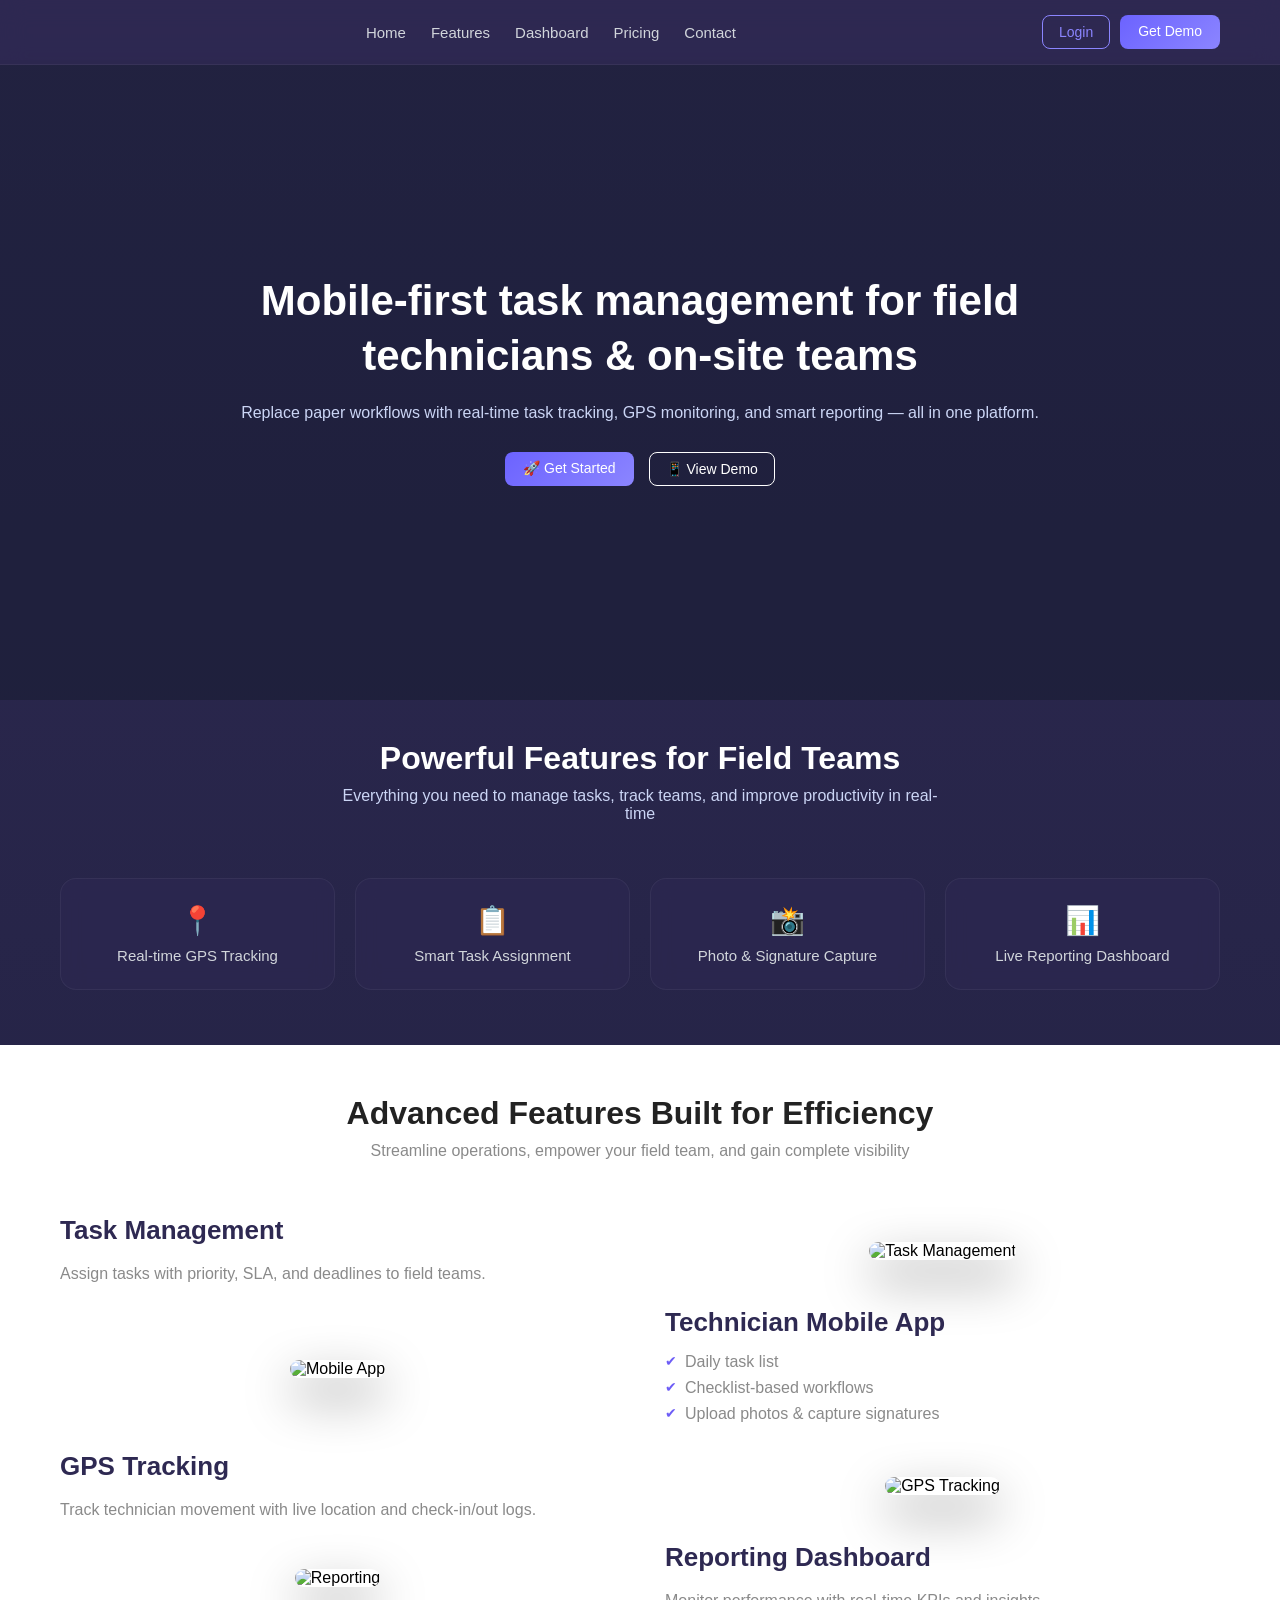
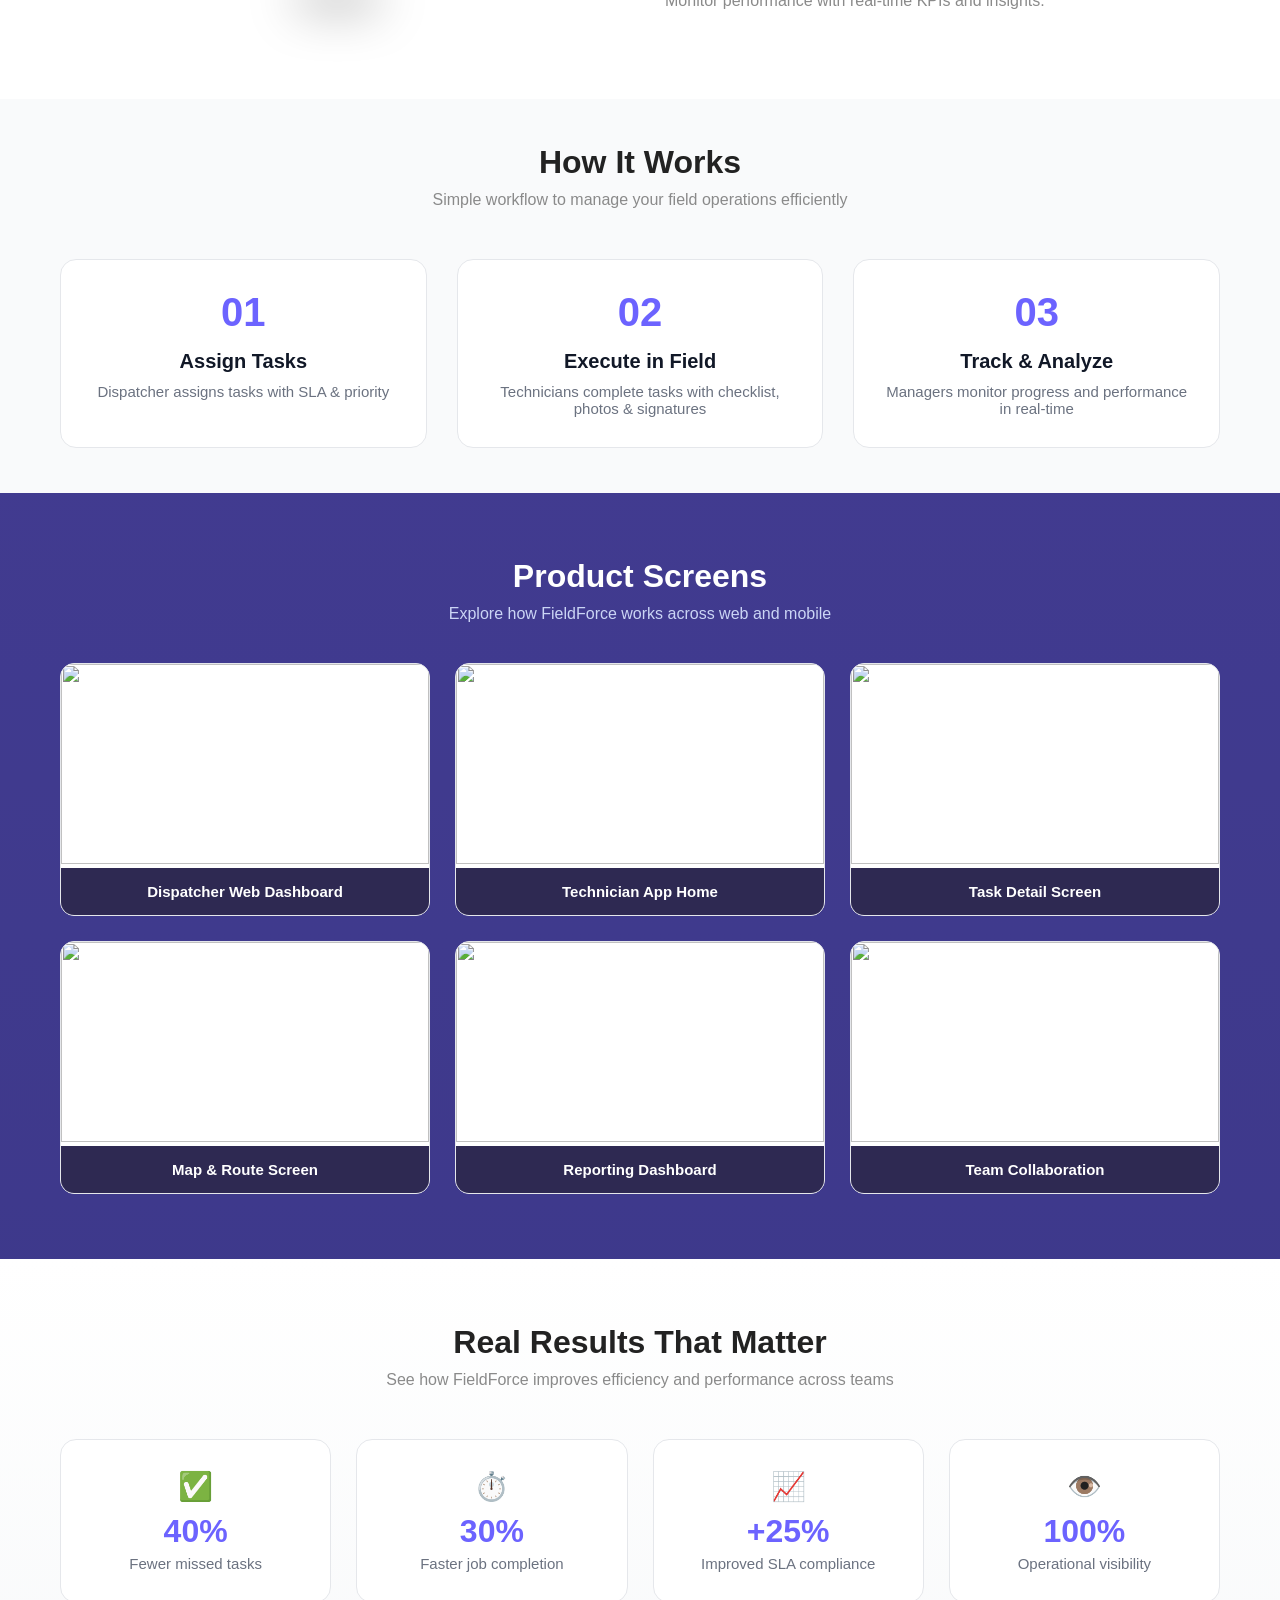
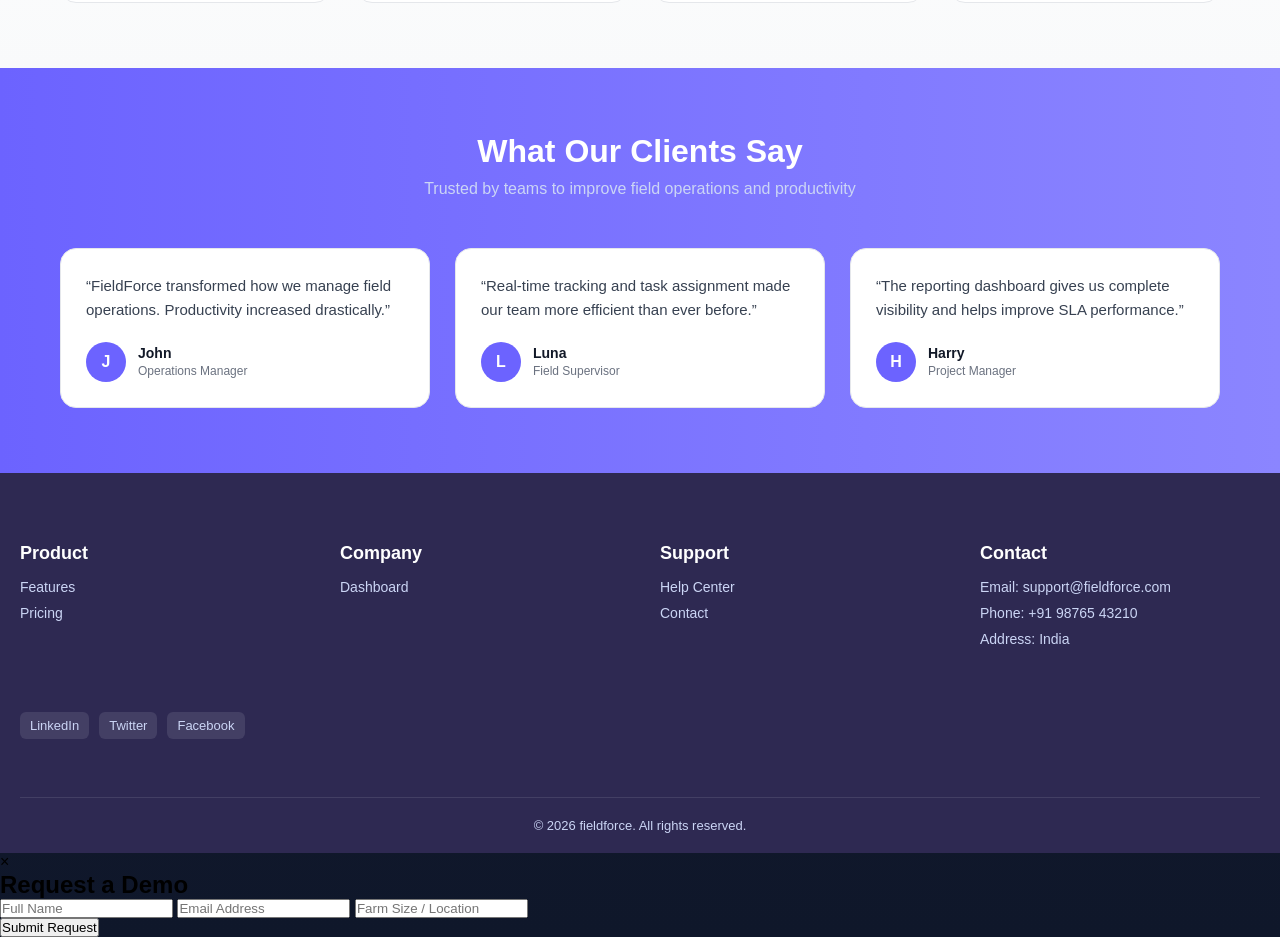
==== index.html @ ed73dc8f "add video in banner" ====
<!DOCTYPE html>
<html lang="en">

<head>
  <meta charset="UTF-8">
  <meta name="viewport" content="width=device-width, initial-scale=1.0">
  <title>FieldForce</title>
  <link rel="stylesheet" href="assets/css/style.css">
  <link rel="stylesheet" href="assets/css/auth.css">
  <link rel="stylesheet" href="https://cdnjs.cloudflare.com/ajax/libs/font-awesome/6.5.0/css/all.min.css">
</head>

<body>

  <!-- Navbar -->
  <header class="navbar">
    <div class="container">

      <!-- Logo -->
      <div class="logo"><a href="/"><img src="assets/images/logo.png" alt=""></a></div>

      <!-- Menu -->
      <nav class="nav-links" id="navLinks">
        <a href="/">Home</a>
        <a href="#features">Features</a>
        <a href="/#dashboard">Dashboard</a>
        <a href="pricing.html">Pricing</a>
        <a href="contact.html">Contact</a>

        <div class="mobile-cta">
          <button class="btn-outline">Login</button>
          <a href="javascript:void(0)" class="btn-primary" onclick="openModal()">Get Demo</a>
        </div>
      </nav>

      <!-- CTA Buttons -->
      <div class="cta-buttons">
        <a href="login.html" class="btn-outline">Login</a>
        <a href="javascript:void(0)" class="btn-primary" onclick="openModal()">Get Demo</a>
      </div>

      <!-- Hamburger -->
      <div class="menu-toggle" id="menuToggle">
        ☰
      </div>

    </div>
  </header>
  <!-- Hero -->
  <section class="hero">
    <div class="container hero-container">
      <video autoplay muted loop class="hero-video">
        <source src="assets/images/banner-video.mp4" type="video/mp4">
        Your browser does not support HTML5 video.
      </video>
      <!-- Left Content -->
      <div class="hero-content">
        <h1>
          Mobile-first task management for field technicians & on-site teams
        </h1>

        <p>
          Replace paper workflows with real-time task tracking, GPS monitoring,
          and smart reporting — all in one platform.
        </p>

        <div class="hero-buttons">
          <a href="login.html" class="btn-primary">🚀 Get Started</a>
          <a href="#" class="btn-outline" onclick="openModal()">📱 View Demo</a>
        </div>
      </div>

      <!-- Right Image -->
      <div class="hero-image">
        <img src="assets/images/home-banner.png" alt="App Preview">
      </div>

    </div>
  </section>


  <!-- features -->
  <section class="highlights">
    <div class="section-header">
      <h2>Powerful Features for Field Teams</h2>
      <p>Everything you need to manage tasks, track teams, and improve productivity in real-time</p>
    </div>
    <div class="container highlights-container">

      <div class="highlight-card">
        <div class="icon">📍</div>
        <h3>Real-time GPS Tracking</h3>
      </div>

      <div class="highlight-card">
        <div class="icon">📋</div>
        <h3>Smart Task Assignment</h3>
      </div>

      <div class="highlight-card">
        <div class="icon">📸</div>
        <h3>Photo & Signature Capture</h3>
      </div>

      <div class="highlight-card">
        <div class="icon">📊</div>
        <h3>Live Reporting Dashboard</h3>
      </div>

    </div>
  </section>

  <!-- Features -->
  <section class="features" id="features">
    <div class="section-header">
      <h2>Advanced Features Built for Efficiency</h2>
      <p>Streamline operations, empower your field team, and gain complete visibility</p>
    </div>
    <div class="container">

      <!-- Section Heading -->

      <div class="feature-card">
        <!-- Feature 1 -->
        <div class="feature-row">
          <div class="feature-text">
            <h3>Task Management</h3>
            <p>
              Assign tasks with priority, SLA, and deadlines to field teams.
            </p>
          </div>
          <div class="feature-image">
            <img src="assets/images/taskmange.png" alt="Task Management">
          </div>
        </div>

        <!-- Feature 2 -->
        <div class="feature-row reverse">
          <div class="feature-text">
            <h3>Technician Mobile App</h3>
            <ul>
              <li>Daily task list</li>
              <li>Checklist-based workflows</li>
              <li>Upload photos & capture signatures</li>
            </ul>
          </div>
          <div class="feature-image">
            <img src="assets/images/mobile-app.png" alt="Mobile App" style="width: 200px;">
          </div>
        </div>

        <!-- Feature 3 -->
        <div class="feature-row">
          <div class="feature-text">
            <h3>GPS Tracking</h3>
            <p>
              Track technician movement with live location and check-in/out logs.
            </p>
          </div>
          <div class="feature-image">
            <img src="assets/images/gps.png" alt="GPS Tracking">
          </div>
        </div>

        <!-- Feature 4 -->
        <div class="feature-row reverse">
          <div class="feature-text">
            <h3>Reporting Dashboard</h3>
            <p>
              Monitor performance with real-time KPIs and insights.
            </p>
          </div>
          <div class="feature-image">
            <img src="assets/images/report.png" alt="Reporting">
          </div>
        </div>

      </div>
    </div>

  </section>

  <!-- How it works -->
  <section class="how-it-works">

    <div class="container">

      <!-- Heading -->
      <div class="section-header dark">
        <h2>How It Works</h2>
        <p>Simple workflow to manage your field operations efficiently</p>
      </div>

      <!-- Steps -->
      <div class="steps">

        <!-- Step 1 -->
        <div class="step-card">
          <div class="step-number">01</div>
          <h3>Assign Tasks</h3>
          <p>Dispatcher assigns tasks with SLA & priority</p>
        </div>

        <!-- Step 2 -->
        <div class="step-card">
          <div class="step-number">02</div>
          <h3>Execute in Field</h3>
          <p>Technicians complete tasks with checklist, photos & signatures</p>
        </div>

        <!-- Step 3 -->
        <div class="step-card">
          <div class="step-number">03</div>
          <h3>Track & Analyze</h3>
          <p>Managers monitor progress and performance in real-time</p>
        </div>

      </div>

    </div>

  </section>

  <!-- Dashboard -->
  <section class="screens" id="dashboard">

    <div class="container dashboard-container">

      <!-- Heading -->
      <div class="section-header dark">
        <h2>Product Screens</h2>
        <p>Explore how FieldForce works across web and mobile</p>
      </div>

      <!-- Grid -->
      <div class="screens-grid">

        <div class="screen-card">
          <img src="assets/images/Web-Dashboard.png" alt="">
          <h4>Dispatcher Web Dashboard</h4>
        </div>

        <div class="screen-card">
          <img src="assets/images/mobile-app.png" alt="" style="object-fit: contain;">
          <h4>Technician App Home</h4>
        </div>

        <div class="screen-card">
          <img src="assets/images/Task.png" alt="">
          <h4>Task Detail Screen</h4>
        </div>

        <div class="screen-card">
          <img src="assets/images/map.png" alt="">
          <h4>Map & Route Screen</h4>
        </div>

        <div class="screen-card">
          <img src="assets/images/report.png" alt="">
          <h4>Reporting Dashboard</h4>
        </div>

        <div class="screen-card">
          <img src="assets/images/team.png" alt="">
          <h4>Team Collaboration</h4>
        </div>

      </div>

    </div>

  </section>


  <!-- Stats -->
  <section class="impact">

    <div class="container">

      <!-- Heading -->
      <div class="section-header dark">
        <h2>Real Results That Matter</h2>
        <p>See how FieldForce improves efficiency and performance across teams</p>
      </div>

      <!-- Stats -->
      <div class="impact-grid">

        <div class="impact-card">
          <div class="icon">✅</div>
          <h3>40%</h3>
          <p>Fewer missed tasks</p>
        </div>

        <div class="impact-card">
          <div class="icon">⏱️</div>
          <h3>30%</h3>
          <p>Faster job completion</p>
        </div>

        <div class="impact-card">
          <div class="icon">📈</div>
          <h3>+25%</h3>
          <p>Improved SLA compliance</p>
        </div>

        <div class="impact-card">
          <div class="icon">👁️</div>
          <h3>100%</h3>
          <p>Operational visibility</p>
        </div>

      </div>

    </div>

  </section>

  <!-- testimonials -->
  <section class="testimonials">

    <div class="container">

      <!-- Heading -->
      <div class="section-header dark">
        <h2>What Our Clients Say</h2>
        <p>Trusted by teams to improve field operations and productivity</p>
      </div>

      <!-- Testimonials Grid -->
      <div class="testimonials-grid">

        <!-- Testimonial 1 -->
        <div class="testimonial-card">
          <p>
            “FieldForce transformed how we manage field operations. Productivity increased drastically.”
          </p>
          <div class="testimonial-user">
            <div class="avatar">J</div>
            <div>
              <h4>John</h4>
              <span>Operations Manager</span>
            </div>
          </div>
        </div>

        <!-- Testimonial 2 -->
        <div class="testimonial-card">
          <p>
            “Real-time tracking and task assignment made our team more efficient than ever before.”
          </p>
          <div class="testimonial-user">
            <div class="avatar">L</div>
            <div>
              <h4>Luna</h4>
              <span>Field Supervisor</span>
            </div>
          </div>
        </div>

        <!-- Testimonial 3 -->
        <div class="testimonial-card">
          <p>
            “The reporting dashboard gives us complete visibility and helps improve SLA performance.”
          </p>
          <div class="testimonial-user">
            <div class="avatar">H</div>
            <div>
              <h4>Harry</h4>
              <span>Project Manager</span>
            </div>
          </div>
        </div>

      </div>

    </div>

  </section>


  <!-- Footer -->
  <footer class="footer">

    <div class="footer-container">

      <!-- Product -->
      <div class="footer-col">
        <h3>Product</h3>
        <ul>
          <li><a href="#features">Features</a></li>
          <li><a href="pricing.html">Pricing</a></li>
        </ul>
      </div>

      <!-- Company -->
      <div class="footer-col">
        <h3>Company</h3>
        <ul>
          <li><a href="#dashboard">Dashboard</a></li>
        </ul>
      </div>

      <!-- Column 3 -->
      <div class="footer-col">
        <h3>Support</h3>
        <ul>
          <li><a href="contact.html">Help Center</a></li>
          <li><a href="contact.html">Contact</a></li>
          <!-- <li><a href="#">Privacy Policy</a></li> -->
        </ul>
      </div>

      <!-- Column 4 -->
      <div class="footer-col">
        <h3>Contact</h3>
        <ul class="contact-info" style="background: none; display: inherit; padding: inherit;">
          <li>Email: support@fieldforce.com</li>
          <li>Phone: +91 98765 43210</li>
          <li>Address: India</li>
        </ul>

      </div>

      <!-- Social -->
      <div class="social-links">
        <a href="#">LinkedIn</a>
        <a href="#">Twitter</a>
        <a href="#">Facebook</a>
      </div>

    </div>

    <!-- Bottom -->
    <div class="footer-bottom">
      <p>© 2026 fieldforce. All rights reserved.</p>
    </div>

  </footer>

  <div class="modal" id="demoModal">

    <div class="modal-content" id="modalBox">

      <span class="close" onclick="closeModal()">&times;</span>

      <h2>Request a Demo</h2>

      <form id="demoForm">

        <input type="text" id="name" placeholder="Full Name" required>
        <input type="email" id="email" placeholder="Email Address" required>
        <input type="text" placeholder="Farm Size / Location">

        <p class="" id="formError"></p>

        <button type="submit">Submit Request</button>

      </form>

    </div>

  </div>
  <script>
    const modal = document.getElementById("demoModal");
    const form = document.getElementById("demoForm");
    const error = document.getElementById("formError");
    const box = document.getElementById("modalBox");

    function openModal() {
      document.getElementById("demoModal").style.display = "flex";
    }

    function closeModal() {
      document.getElementById("demoModal").style.display = "none";
    }

    /* close outside */
    window.onclick = function (e) {
      const modal = document.getElementById("demoModal");
      if (e.target === modal) {
        modal.style.display = "none";
      }
    }

    /* FORM VALIDATION */
    form.addEventListener("submit", function (e) {
      e.preventDefault();

      const name = document.getElementById("name").value;
      const email = document.getElementById("email").value;

      if (name === "" || email === "") {
        error.innerText = "Please fill all required fields";

        box.classList.add("shake");
        setTimeout(() => box.classList.remove("shake"), 300);
      } else {
        error.classList.add("success");
        error.innerText = "✅ Request submitted successfully!";

        form.reset();
      }
    });

    const toggle = document.getElementById("menuToggle");
    const nav = document.getElementById("navLinks");

    toggle.addEventListener("click", () => {
      nav.classList.toggle("active");
    });
  </script>
  <!-- <script src="script.js"></script> -->
</body>

</html>
---- assets/css/style.css ----
/* ================= RESET ================= */
* {
    margin: 0;
    padding: 0;
    box-sizing: border-box;
    font-family: 'Inter', sans-serif;
    text-decoration: none;
}

body {
    background: linear-gradient(180deg, #2E2952, #0f172a);
    padding-top: 60px;
    /* space for fixed navbar */
}

/* ================= NAVBAR ================= */
.navbar {
    width: 100%;
    position: fixed;
    top: 0;
    left: 0;
    background: rgba(46, 41, 82, 0.85);
    backdrop-filter: blur(12px);
    border-bottom: 1px solid rgba(255, 255, 255, 0.05);
    z-index: 1000;
    transition: 0.3s ease;
}

/* Scroll effect */
.navbar.scrolled {
    box-shadow: 0 4px 20px rgba(0, 0, 0, 0.4);
}

/* ================= CONTAINER ================= */
.container {
    max-width: 1200px;
    margin: auto;
    padding: 15px 20px;
    display: flex;
    align-items: center;
    justify-content: space-between;
}

/* ================= LOGO ================= */
.logo {
    color: #ffffff;
    font-size: 22px;
    font-weight: 700;
    letter-spacing: 0.5px;
}

/* ================= NAV LINKS ================= */
.nav-links {
    display: flex;
    align-items: center;
    gap: 25px;
}

.nav-links a {
    color: #d1d5db;
    text-decoration: none;
    font-size: 15px;
    position: relative;
    transition: 0.3s;
}

/* Hover underline animation */
.nav-links a::after {
    content: "";
    position: absolute;
    width: 0%;
    height: 2px;
    left: 0;
    bottom: -4px;
    background: #8b85ff;
    transition: 0.3s;
}

.nav-links a:hover {
    color: #ffffff;
}

.nav-links a:hover::after {
    width: 100%;
}

/* ================= BUTTONS ================= */
.cta-buttons {
    display: flex;
    gap: 10px;
}

.btn-outline {
    border: 1px solid #8b85ff !important;
    background: transparent !important;
    color: #8b85ff !important;
    padding: 8px 16px !important;
    border-radius: 8px;
    cursor: pointer;
    transition: 0.3s;
    font-size: 14px;
}

.btn-outline:hover {
    background: #8b85ff;
    color: #fff;
}

.btn-primary {
    background: linear-gradient(135deg, #6c63ff, #8b85ff) !important;
    border: none;
    color: #fff;
    padding: 8px 18px !important;
    border-radius: 8px;
    cursor: pointer;
    transition: 0.3s;
    font-size: 14px;
    white-space: nowrap;
}

.btn-primary:hover {
    opacity: 0.9;
}

/* ================= HAMBURGER ================= */
.menu-toggle {
    display: none;
    font-size: 26px;
    color: #fff;
    cursor: pointer;
}

/* ================= MOBILE MENU ================= */
.mobile-cta {
    display: none;
    flex-direction: column;
    gap: 10px;
    margin-top: 20px;
}

/* ================= RESPONSIVE ================= */
@media (max-width: 900px) {

    .nav-links {
        position: absolute;
        top: 70px;
        right: -100%;
        width: 260px;
        height: 100vh;
        background: #1e1b3a;
        flex-direction: column;
        align-items: flex-start;
        padding: 25px;
        transition: 0.3s ease;
    }

    .nav-links.active {
        right: 0;
    }

    .nav-links a {
        width: 100%;
        padding: 10px 0;
    }

    .cta-buttons {
        display: none;
    }

    .mobile-cta {
        display: flex;
    }

    .menu-toggle {
        display: block;
    }
}

/* ================= SMALL DEVICES ================= */
@media (max-width: 500px) {

    .logo {
        font-size: 18px;
    }

    .btn-primary,
    .btn-outline {
        padding: 7px 12px;
        font-size: 13px;
    }
}

/* ================= HERO SECTION ================= */
.hero {
    /* padding: 50px 20px; */
    position: relative;
}

.hero::before {
    position: absolute;
    content: "";
    background: #111827;
    opacity: .4;
    width: 100%;
    height: 100%;
}

.hero-container {
    /* display: flex;
    align-items: center;
    justify-content: space-between; */
    /* gap: 40px; */
    max-width: 100%;
    padding: 0;
}

video {
    width: 100%;
}

/* Left Content */
.hero-content {
    /* flex: 1;
    color: #ffffff; */
    position: absolute;
    /* width: 70%; */
    display: block;
    margin: 0 15rem;
    color: #ffffff;
    text-align: center;
}

.hero-content h1 {
    font-size: 42px;
    line-height: 1.3;
    margin-bottom: 20px;
}

.hero-content p {
    font-size: 16px;
    color: #cbd5f5;
    margin-bottom: 30px;
    /* max-width: 500px; */
}

/* Buttons */
.hero-buttons {
    display: flex;
    gap: 15px;
    justify-content: center;
}

/* Right Image */
.hero-image {
    flex: 1;
    text-align: right;
    display: none;
}

.hero-image img {
    width: 100%;
    max-width: 500px;
    border-radius: 20px;
    box-shadow: 0 20px 60px rgba(0, 0, 0, 0.4);
}
.hero-buttons .btn-outline{
    color: #ffffff !important;
    border: 1px solid #ffffff !important;
}
/* ================= RESPONSIVE ================= */
@media (max-width: 900px) {

    .hero-container {
        flex-direction: column;
        text-align: center;
    }

    .hero-content h1 {
        font-size: 30px;
    }

    .hero-content p {
        margin: auto;
        margin-bottom: 25px;
    }

    .hero-buttons {
        justify-content: center;
    }

    .hero-image {
        text-align: center;
    }

    .hero-image img {
        max-width: 100%;
    }
}

/* ================= SECTION HEADER ================= */
.section-header {
    text-align: center;
    margin-bottom: 40px;
    padding: 0 20px;
}

.section-header h2 {
    font-size: 32px;
    color: #ffffff;
    margin-bottom: 10px;
}

.section-header p {
    font-size: 16px;
    color: #cbd5f5;
    max-width: 600px;
    margin: auto;
}

/* ================= HIGHLIGHTS ================= */
.highlights {
    padding: 40px 20px;
}

.highlights-container {
    display: grid;
    grid-template-columns: repeat(4, 1fr);
    gap: 20px;
}

/* Card */
.highlight-card {
    background: rgba(46, 41, 82, 0.6);
    border: 1px solid rgba(255, 255, 255, 0.05);
    backdrop-filter: blur(10px);
    border-radius: 16px;
    padding: 25px 20px;
    text-align: center;
    color: #fff;
    transition: 0.3s ease;
    cursor: pointer;
}

/* Icon */
.highlight-card .icon {
    font-size: 28px;
    margin-bottom: 10px;
}

/* Title */
.highlight-card h3 {
    font-size: 15px;
    font-weight: 500;
    color: #d1d5db;
}

/* Hover Effect */
.highlight-card:hover {
    transform: translateY(-5px);
    border-color: #8b85ff;
    box-shadow: 0 10px 30px rgba(0, 0, 0, 0.3);
}

.highlight-card:hover h3 {
    color: #ffffff;
}

/* ================= RESPONSIVE ================= */
@media (max-width: 900px) {
    .highlights-container {
        grid-template-columns: repeat(2, 1fr);
    }
}

@media (max-width: 500px) {
    .highlights-container {
        grid-template-columns: 1fr;
    }
}

/* ================= FEATURES ================= */
.features {
    padding: 50px 20px;
    background: #ffffff;
}

.features .section-header h2 {
    color: #222222;
}

.features .section-header p {
    color: #8a8a8a;
}

.feature-card {
    width: 100%;
}

/* Row Layout */
.feature-row {
    display: flex;
    align-items: center;
    justify-content: space-between;
    gap: 50px;
    margin-bottom: 20px;

}

/* Reverse Layout */
.feature-row.reverse {
    flex-direction: row-reverse;
}

/* Text */
.feature-text {
    flex: 1;
    color: #fff;
}

.feature-text h3 {
    font-size: 26px;
    margin-bottom: 15px;
    color: #2E2952;
}

.feature-text p {
    color: #8a8a8a;
    font-size: 16px;
    line-height: 1.6;
}

/* List */
.feature-text ul {
    list-style: none;
    margin-top: 10px;
}

.feature-text ul li {
    margin-bottom: 8px;
    color: #8a8a8a;
    position: relative;
    padding-left: 20px;
}

.feature-text ul li::before {
    content: "✔";
    position: absolute;
    left: 0;
    color: #6D5DF6;
    font-size: 14px;
}

/* Image */
.feature-image {
    flex: 1;
    text-align: center;
}

.feature-image img {
    width: 100%;
    max-width: 420px;
    border-radius: 20px;
    box-shadow: 0 20px 50px rgba(0, 0, 0, 0.4);
    transition: 0.3s;
}

.feature-image img:hover {
    transform: scale(1.03);
}

/* ================= RESPONSIVE ================= */
@media (max-width: 900px) {

    .feature-row,
    .feature-row.reverse {
        flex-direction: column;
        text-align: center;
    }

    .feature-text h3 {
        font-size: 22px;
    }

    .feature-image img {
        max-width: 100%;
    }
}

/* ================= HOW IT WORKS ================= */
.how-it-works {
    background: #f9fafb;
    padding: 30px 20px;
}

.how-it-works .container {
    display: block;
}

.how-it-works .section-header h2 {
    color: #222222;
}

.how-it-works .section-header p {
    color: #8a8a8a;
}

/* Steps Layout */
.steps {
    display: flex;
    justify-content: space-between;
    gap: 30px;
    margin-top: 50px;
}

/* Card */
.step-card {
    flex: 1;
    background: #ffffff;
    border-radius: 16px;
    padding: 30px 25px;
    text-align: center;
    border: 1px solid #e5e7eb;
    transition: 0.3s;
    position: relative;
}

/* Number */
.step-number {
    font-size: 40px;
    font-weight: 700;
    color: #6c63ff;
    margin-bottom: 15px;
}

/* Title */
.step-card h3 {
    font-size: 20px;
    color: #111827;
    margin-bottom: 10px;
}

/* Text */
.step-card p {
    color: #6b7280;
    font-size: 15px;
}

/* Hover */
.step-card:hover {
    transform: translateY(-6px);
    box-shadow: 0 15px 40px rgba(0, 0, 0, 0.08);
}

/* ================= RESPONSIVE ================= */
@media (max-width: 900px) {
    .steps {
        flex-direction: column;
    }
}

/* dashboard */
/* ================= SCREENS ================= */
.screens {
    background: #6c5df671;
    padding: 50px 20px;
}

.screens .dashboard-container {
    display: block;
}

/* Grid */
.screens-grid {
    display: grid;
    grid-template-columns: repeat(3, 1fr);
    gap: 25px;
}

/* Card */
.screen-card {
    background: #fff;
    border-radius: 14px;
    border: 1px solid #e5e7eb;
    overflow: hidden;
    transition: 0.3s;
    cursor: pointer;
}

/* Image */
.screen-card img {
    width: 100%;
    height: 200px;
    object-fit: contain;
}

/* Title */
.screen-card h4 {
    padding: 15px;
    font-size: 15px;
    color: #ffffff;
    text-align: center;
    background: #2E2952;
}

/* Hover */
.screen-card:hover {
    transform: translateY(-6px);
    box-shadow: 0 15px 40px rgba(0, 0, 0, 0.1);
}

/* ================= RESPONSIVE ================= */
@media (max-width: 900px) {
    .screens-grid {
        grid-template-columns: repeat(2, 1fr);
    }
}

@media (max-width: 500px) {
    .screens-grid {
        grid-template-columns: 1fr;
    }
}

/* ================= IMPACT ================= */
.impact {
    background: linear-gradient(180deg, #ffffff, #f9fafb);
    padding: 50px 20px;
}

.impact .container {
    display: block;
}

.impact .section-header h2 {
    color: #222222;
}

.impact .section-header p {
    color: #8a8a8a;
}

/* Grid */
.impact-grid {
    display: grid;
    grid-template-columns: repeat(4, 1fr);
    gap: 25px;
    margin-top: 50px;
}

/* Card */
.impact-card {
    background: #ffffff;
    border-radius: 16px;
    padding: 30px 20px;
    text-align: center;
    border: 1px solid #e5e7eb;
    transition: 0.3s;
}

/* Icon */
.impact-card .icon {
    font-size: 28px;
    margin-bottom: 10px;
}

/* Number */
.impact-card h3 {
    font-size: 32px;
    color: #6c63ff;
    margin-bottom: 5px;
}

/* Text */
.impact-card p {
    color: #6b7280;
    font-size: 15px;
}

/* Hover */
.impact-card:hover {
    transform: translateY(-6px);
    box-shadow: 0 15px 40px rgba(0, 0, 0, 0.08);
}

/* ================= RESPONSIVE ================= */
@media (max-width: 900px) {
    .impact-grid {
        grid-template-columns: repeat(2, 1fr);
    }
}

@media (max-width: 500px) {
    .impact-grid {
        grid-template-columns: 1fr;
    }
}

/* testimonials */
/* ================= TESTIMONIAL GRID ================= */
.testimonials {
    background: linear-gradient(to right, #6c63ff, #8b85ff);
    padding: 50px 20px;
}

.testimonials .container {
    display: block;
}

.section-header h2 {
    color: #ffffff;
}

/* Grid */
.testimonials-grid {
    display: grid;
    grid-template-columns: repeat(3, 1fr);
    gap: 25px;
    margin-top: 50px;
}

/* Card */
.testimonial-card {
    background: #ffffff;
    border-radius: 16px;
    padding: 25px;
    border: 1px solid #e5e7eb;
    transition: 0.3s;
}

/* Text */
.testimonial-card p {
    font-size: 15px;
    color: #374151;
    margin-bottom: 20px;
    line-height: 1.6;
}

/* User */
.testimonial-user {
    display: flex;
    align-items: center;
    gap: 12px;
}

/* Avatar */
.avatar {
    width: 40px;
    height: 40px;
    border-radius: 50%;
    background: #6c63ff;
    color: #fff;
    display: flex;
    align-items: center;
    justify-content: center;
    font-weight: bold;
}

/* Name */
.testimonial-user h4 {
    font-size: 14px;
    color: #111827;
    margin: 0;
}

/* Role */
.testimonial-user span {
    font-size: 12px;
    color: #6b7280;
}

/* Hover */
.testimonial-card:hover {
    transform: translateY(-6px);
    box-shadow: 0 15px 40px rgba(0, 0, 0, 0.08);
}

/* ================= RESPONSIVE ================= */
@media (max-width: 900px) {
    .testimonials-grid {
        grid-template-columns: repeat(2, 1fr);
    }
}

@media (max-width: 500px) {
    .testimonials-grid {
        grid-template-columns: 1fr;
    }
}


/* ================= FOOTER ================= */
.footer {
    background: #2E2952;
    color: #ffffff;
    padding: 40px 20px 20px;
}

/* Container */
.footer-container {
    display: grid;
    grid-template-columns: repeat(4, 1fr);
    gap: 40px;
}

/* Column */
.footer-col h3 {
    font-size: 18px;
    margin-bottom: 15px;
}

.footer-col ul {
    list-style: none;
}

.footer-col ul li {
    margin-bottom: 10px;
    font-size: 14px;
}

/* Links */
.footer-col ul li a {
    color: #cbd5f5;
    text-decoration: none;
    transition: 0.3s;
}

.footer-col ul li a:hover {
    color: #ffffff;
}

/* Contact */
.contact-info li {
    color: #cbd5f5;
}

/* Social Links */
.social-links {
    margin-top: 15px;
    display: flex;
    gap: 10px;
}

.social-links a {
    font-size: 13px;
    padding: 6px 10px;
    border-radius: 6px;
    background: rgba(255, 255, 255, 0.1);
    color: #fff;
    text-decoration: none;
    transition: 0.3s;
}

.social-links a:hover {
    background: #6c63ff;
}

/* Bottom */
.footer-bottom {
    text-align: center;
    margin-top: 50px;
    padding-top: 20px;
    border-top: 1px solid rgba(255, 255, 255, 0.1);
}

.footer-bottom p {
    font-size: 13px;
    color: #cbd5f5;
}

/* ================= RESPONSIVE ================= */
@media (max-width: 900px) {
    .footer-container {
        grid-template-columns: repeat(2, 1fr);
    }
}

@media (max-width: 500px) {
    .footer-container {
        grid-template-columns: 1fr;
        /* text-align: center; */
    }

    .social-links {
        justify-content: center;
    }
}


/* pricing page */
/* ================= PRICING PAGE ================= */
.pricing-section {
    padding: 100px 20px;
    background: linear-gradient(180deg, #f9fafb, #ffffff);
    text-align: center;
}

/* Heading */
.pricing-section h1 {
    font-size: 36px;
    color: #111827;
    margin-bottom: 10px;
}

.pricing-section p {
    color: #6b7280;
    font-size: 16px;
}

/* ================= TOGGLE ================= */
.pricing-toggle {
    display: flex;
    justify-content: center;
    align-items: center;
    gap: 15px;
    margin: 30px 0;
    font-size: 14px;
    color: #374151;
}

.pricing-toggle .slider {
    left: 0;
}

/* Switch */
.switch {
    position: relative;
    width: 50px;
    height: 25px;
}

.switch input {
    display: none;
}

.slider {
    position: absolute;
    cursor: pointer;
    background: #e5e7eb;
    border-radius: 25px;
    width: 100%;
    height: 100%;
    transition: 0.3s;
}

.slider::before {
    content: "";
    position: absolute;
    width: 20px;
    height: 20px;
    left: 3px;
    top: 2.5px;
    background: #2E2952;
    border-radius: 50%;
    transition: 0.3s;
}

input:checked+.slider {
    background: #ddd6fe;
}

input:checked+.slider::before {
    transform: translateX(24px);
}

/* ================= GRID ================= */
.pricing-grid {
    display: grid;
    grid-template-columns: repeat(3, 1fr);
    gap: 25px;
    margin-top: 40px;
}

/* ================= CARD ================= */
.pricing-card {
    background: #ffffff;
    padding: 35px 25px;
    border-radius: 16px;
    border: 1px solid #e5e7eb;
    transition: 0.3s;
    position: relative;
}

/* Hover */
.pricing-card:hover {
    transform: translateY(-8px);
    box-shadow: 0 20px 50px rgba(0, 0, 0, 0.08);
}

/* Title */
.pricing-card h3 {
    font-size: 20px;
    color: #111827;
}

/* Price */
.pricing-card .price {
    font-size: 38px;
    font-weight: 700;
    color: #2E2952;
    margin: 15px 0;
}

/* Description */
.pricing-card p {
    color: #6b7280;
    margin-bottom: 20px;
}

/* Features List */
.pricing-card ul {
    list-style: none;
    margin-bottom: 25px;
    text-align: left;
}

.pricing-card ul li {
    margin-bottom: 10px;
    color: #374151;
    font-size: 14px;
}

/* ================= POPULAR ================= */
.pricing-card.popular {
    border: 2px solid #2E2952;
    transform: scale(1.05);
}

.badge {
    position: absolute;
    top: -12px;
    right: 20px;
    background: #2E2952;
    color: #fff;
    font-size: 12px;
    padding: 6px 12px;
    border-radius: 6px;
}

/* ================= BUTTONS ================= */
.pricing-card button {
    width: 100%;
    padding: 10px;
    border-radius: 8px;
    cursor: pointer;
    font-size: 14px;
}

.btn-primary {
    background: #2E2952;
    color: #fff;
    border: none;
}

.btn-outline {
    border: 1px solid #2E2952;
    background: transparent;
    color: #2E2952;
}

.btn-outline:hover {
    background: #2E2952;
    color: #fff;
}

/* ================= NOTE ================= */
.pricing-note {
    margin-top: 20px;
    font-size: 14px;
    color: #6b7280;
}

/* ================= RESPONSIVE ================= */

/* Tablet */
@media (max-width: 900px) {
    .pricing-grid {
        grid-template-columns: repeat(2, 1fr);
    }

    .pricing-card.popular {
        transform: scale(1);
    }
}

/* Mobile */
@media (max-width: 500px) {
    .pricing-grid {
        grid-template-columns: 1fr;
    }

    .pricing-section {
        padding: 70px 15px;
    }

    .pricing-section h1 {
        font-size: 26px;
    }
}

/* contact */
/* ================= BANNER ================= */
.banner {
    background: url(../images/banner.png) no-repeat center center/cover;
    color: #fff;
    text-align: center;
    padding: 40px 20px;
}

.banner h1 {
    font-size: 36px;
    margin-bottom: 10px;
}

.banner p {
    font-size: 16px;
    opacity: 0.9;
}

/* ================= CONTACT SECTION ================= */
.contact-container {
    display: flex;
    gap: 40px;
    padding: 40px 20px;
    max-width: 1200px;
    margin: auto;
    align-items: center;
}

/* Image */
.contact-image img {
    width: 100%;
    border-radius: 16px;
    box-shadow: 0 20px 50px rgba(0, 0, 0, 0.1);
}

.contact-image {
    width: 50%;
}

/* Form */
.contact-form {
    flex: 1;
    background: #fff;
    padding: 30px;
    border-radius: 16px;
    border: 1px solid #e5e7eb;
}

.contact-form h2 {
    margin-bottom: 20px;
}

/* Inputs */
.contact-form input,
.contact-form textarea {
    width: 100%;
    padding: 12px;
    margin-bottom: 15px;
    border: 1px solid #e5e7eb;
    border-radius: 8px;
    font-size: 14px;
}

.contact-form textarea {
    height: 120px;
    resize: none;
}

/* Button */
.contact-form button {
    width: 100%;
    padding: 12px;
    background: #2E2952;
    color: #fff;
    border: none;
    border-radius: 8px;
    cursor: pointer;
}

.contact-form button:hover {
    opacity: 0.9;
}

/* Message */
.form-msg {
    font-size: 13px;
    margin-bottom: 10px;
}

.form-msg.error {
    color: red;
}

.form-msg.success {
    color: green;
}

/* ================= CONTACT INFO ================= */
.contact-info {
    display: grid;
    grid-template-columns: repeat(3, 1fr);
    gap: 25px;
    background: #f9fafb;
    padding: 60px 20px;
    /* max-width: 1100px; */
    margin: auto;
}

.info-card {
    text-align: center;
    background: #fff;
    padding: 25px;
    border-radius: 14px;
    border: 1px solid #e5e7eb;
    transition: 0.3s;
}

.info-card img {
    width: 24px;
    margin-bottom: 10px;
}

.info-card:hover {
    transform: translateY(-5px);
    box-shadow: 0 15px 40px rgba(0, 0, 0, 0.08);
}

/* ================= MAP ================= */
.map iframe {
    width: 100%;
    height: 350px;
    border: none;
}

/* ================= FOOTER FIX ================= */
.footer {
    background: #2E2952;
    color: #fff;
    padding: 70px 20px 20px;
}

.footer a {
    color: #cbd5f5;
    display: block;
    margin-bottom: 8px;
    text-decoration: none;
}

.footer a:hover {
    color: #fff;
}

/* ================= RESPONSIVE ================= */
@media (max-width: 900px) {

    .contact-container {
        flex-direction: column;
    }

    .contact-info {
        grid-template-columns: repeat(2, 1fr);
    }
}

@media (max-width: 500px) {

    .banner h1 {
        font-size: 26px;
    }

    .contact-info {
        grid-template-columns: 1fr;
    }
}

.error {
    color: #ff4d4d;
    font-size: 14px !important;
    min-height: 20px;
}

.success {
    color: #22c55e;
    font-weight: bold;
}
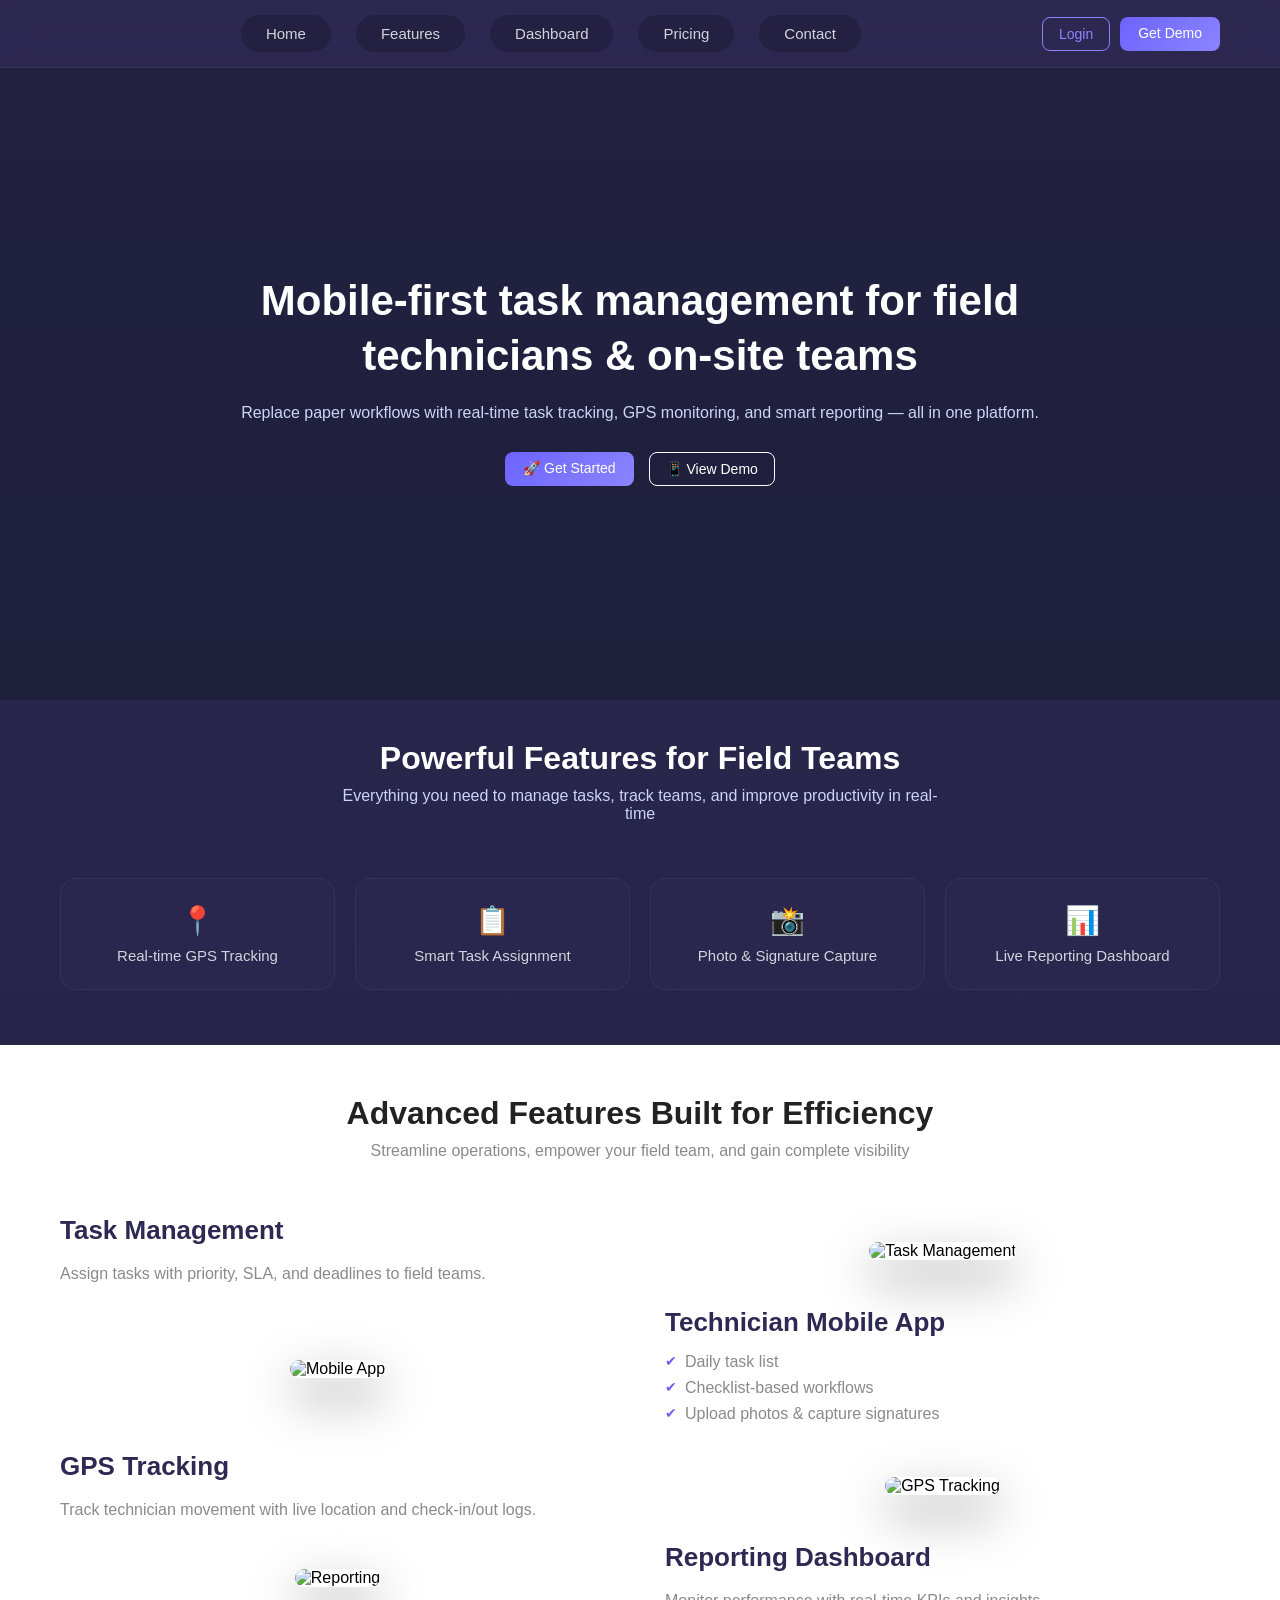
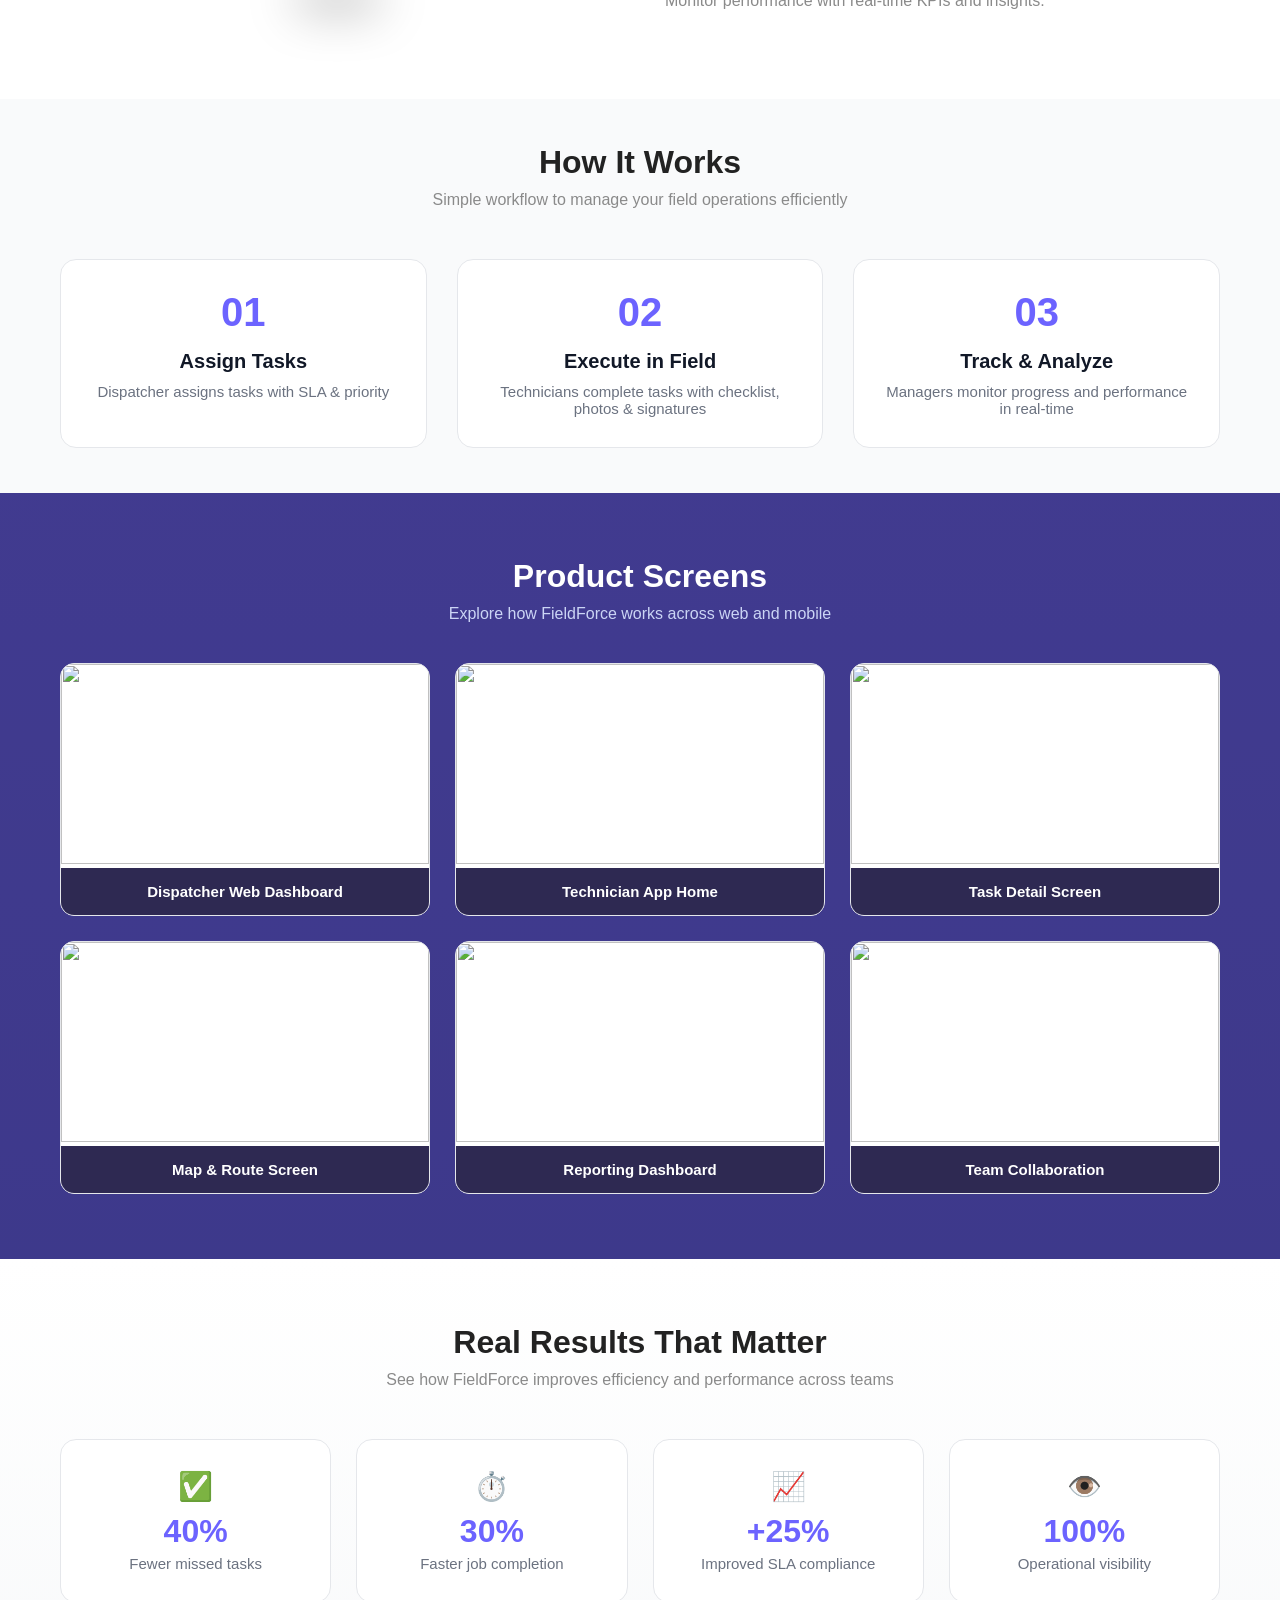
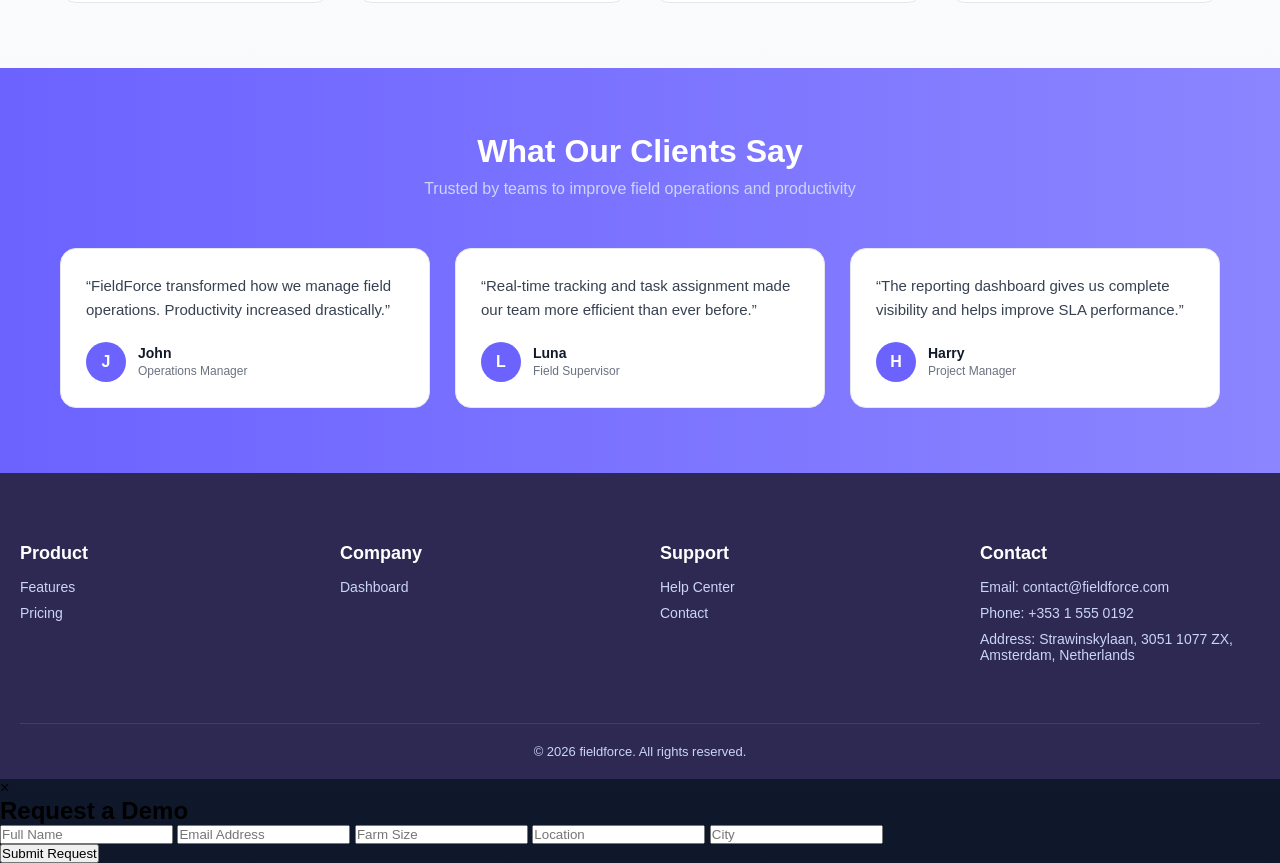
==== commit 6125696f: "minor changes" ====
--- a/index.html
+++ b/index.html
@@ -5,6 +5,7 @@
   <meta charset="UTF-8">
   <meta name="viewport" content="width=device-width, initial-scale=1.0">
   <title>FieldForce</title>
+  <link rel="shortcut icon" href="assets/images/logo.png" type="image/x-icon">
   <link rel="stylesheet" href="assets/css/style.css">
   <link rel="stylesheet" href="assets/css/auth.css">
   <link rel="stylesheet" href="https://cdnjs.cloudflare.com/ajax/libs/font-awesome/6.5.0/css/all.min.css">
@@ -415,19 +416,21 @@
       <div class="footer-col">
         <h3>Contact</h3>
         <ul class="contact-info" style="background: none; display: inherit; padding: inherit;">
-          <li>Email: support@fieldforce.com</li>
-          <li>Phone: +91 98765 43210</li>
-          <li>Address: India</li>
+          <li>Email: contact@fieldforce.com</li>
+          <li>Phone: +353 1 555 0192</li>
+          <li>Address: Strawinskylaan, 3051
+                1077 ZX, Amsterdam,
+                Netherlands</li>
         </ul>
 
       </div>
 
       <!-- Social -->
-      <div class="social-links">
+      <!-- <div class="social-links">
         <a href="#">LinkedIn</a>
         <a href="#">Twitter</a>
         <a href="#">Facebook</a>
-      </div>
+      </div> -->
 
     </div>
 
@@ -450,7 +453,9 @@
 
         <input type="text" id="name" placeholder="Full Name" required>
         <input type="email" id="email" placeholder="Email Address" required>
-        <input type="text" placeholder="Farm Size / Location">
+        <input type="text" placeholder="Farm Size">
+        <input type="text" placeholder="Location">
+        <input type="text" placeholder="City">
 
         <p class="" id="formError"></p>
 
--- a/assets/css/style.css
+++ b/assets/css/style.css
@@ -62,6 +62,9 @@
     font-size: 15px;
     position: relative;
     transition: 0.3s;
+    background: #1e1b3a99;
+    padding: 10px 25px;
+    border-radius: 25px;
 }
 
 /* Hover underline animation */
@@ -263,10 +266,12 @@
     border-radius: 20px;
     box-shadow: 0 20px 60px rgba(0, 0, 0, 0.4);
 }
-.hero-buttons .btn-outline{
+
+.hero-buttons .btn-outline {
     color: #ffffff !important;
     border: 1px solid #ffffff !important;
 }
+
 /* ================= RESPONSIVE ================= */
 @media (max-width: 900px) {
 
@@ -294,6 +299,21 @@
 
     .hero-image img {
         max-width: 100%;
+    }
+}
+
+@media (max-width: 768px) {
+    
+
+    video {
+        display: none;
+    }
+
+    .hero-content {
+        position: relative;
+        margin: 0;
+        padding-top: 50px;
+        padding-bottom: 20px;
     }
 }
 
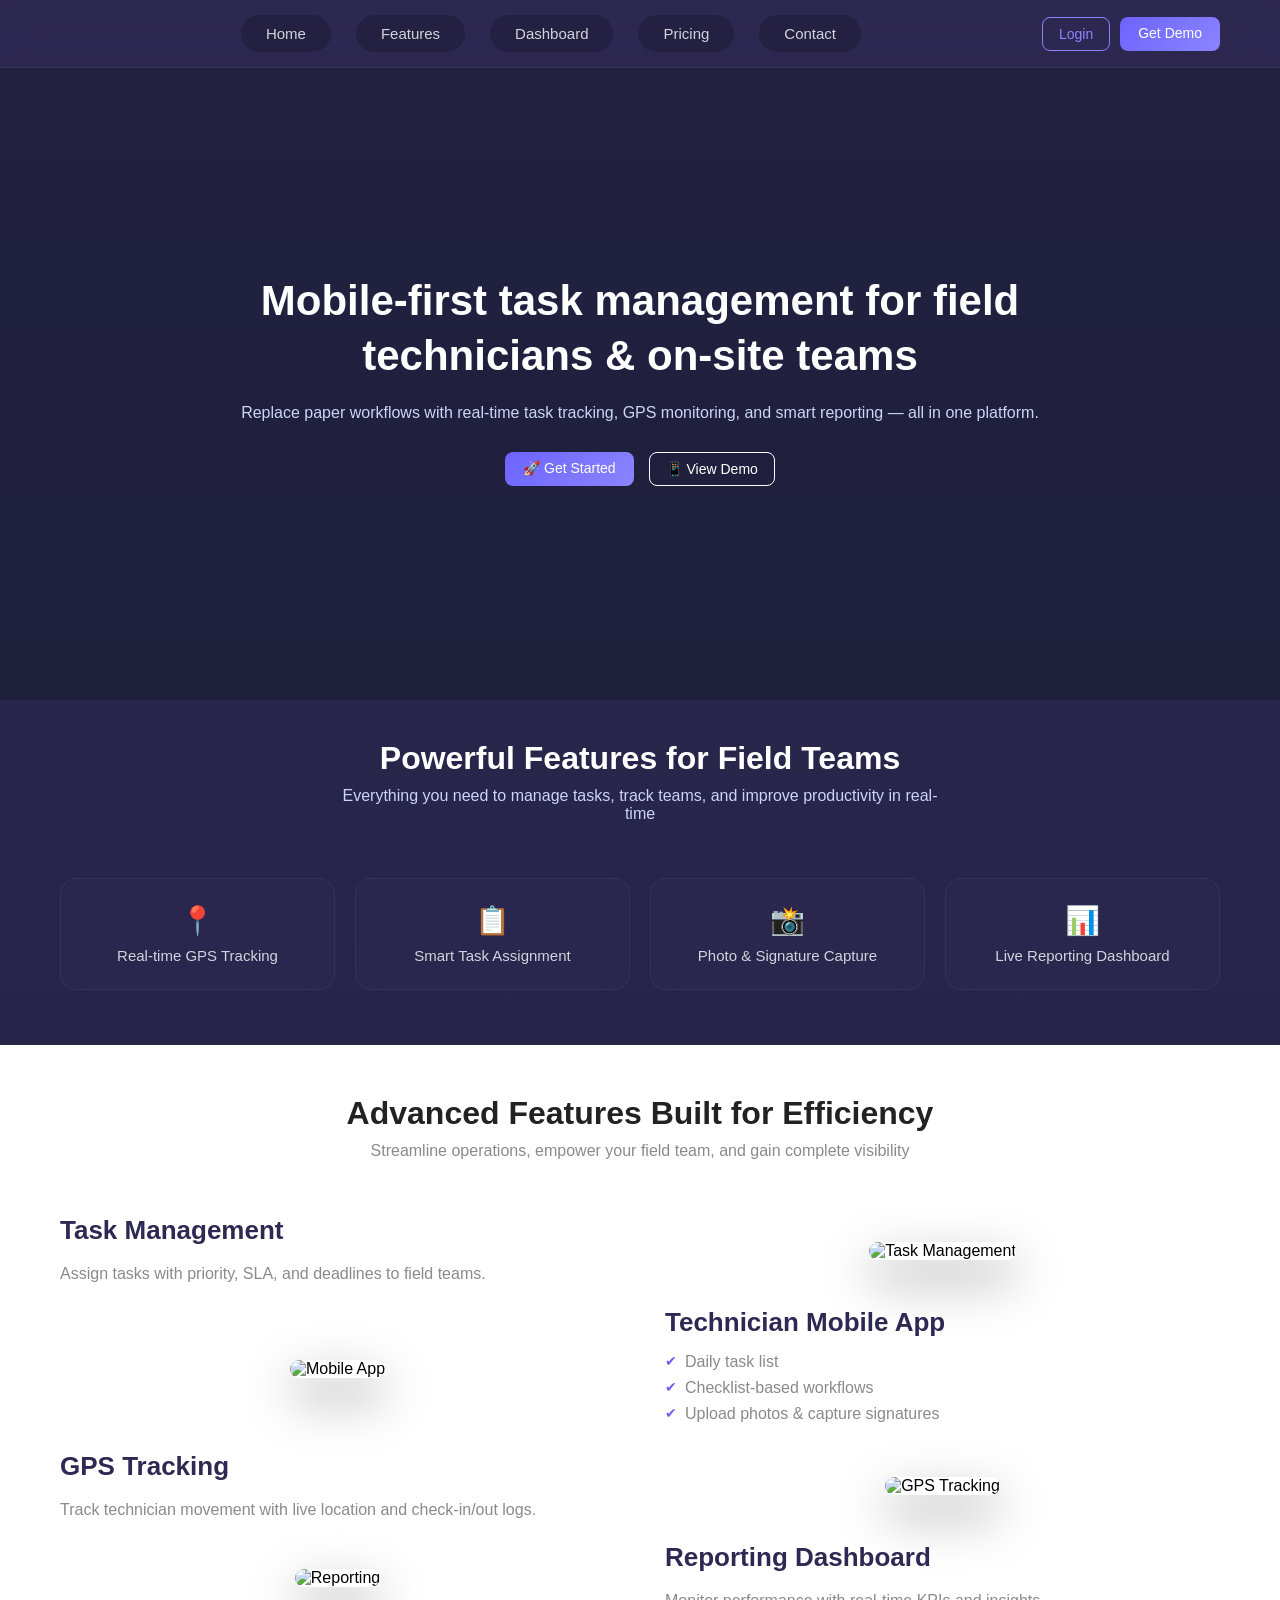
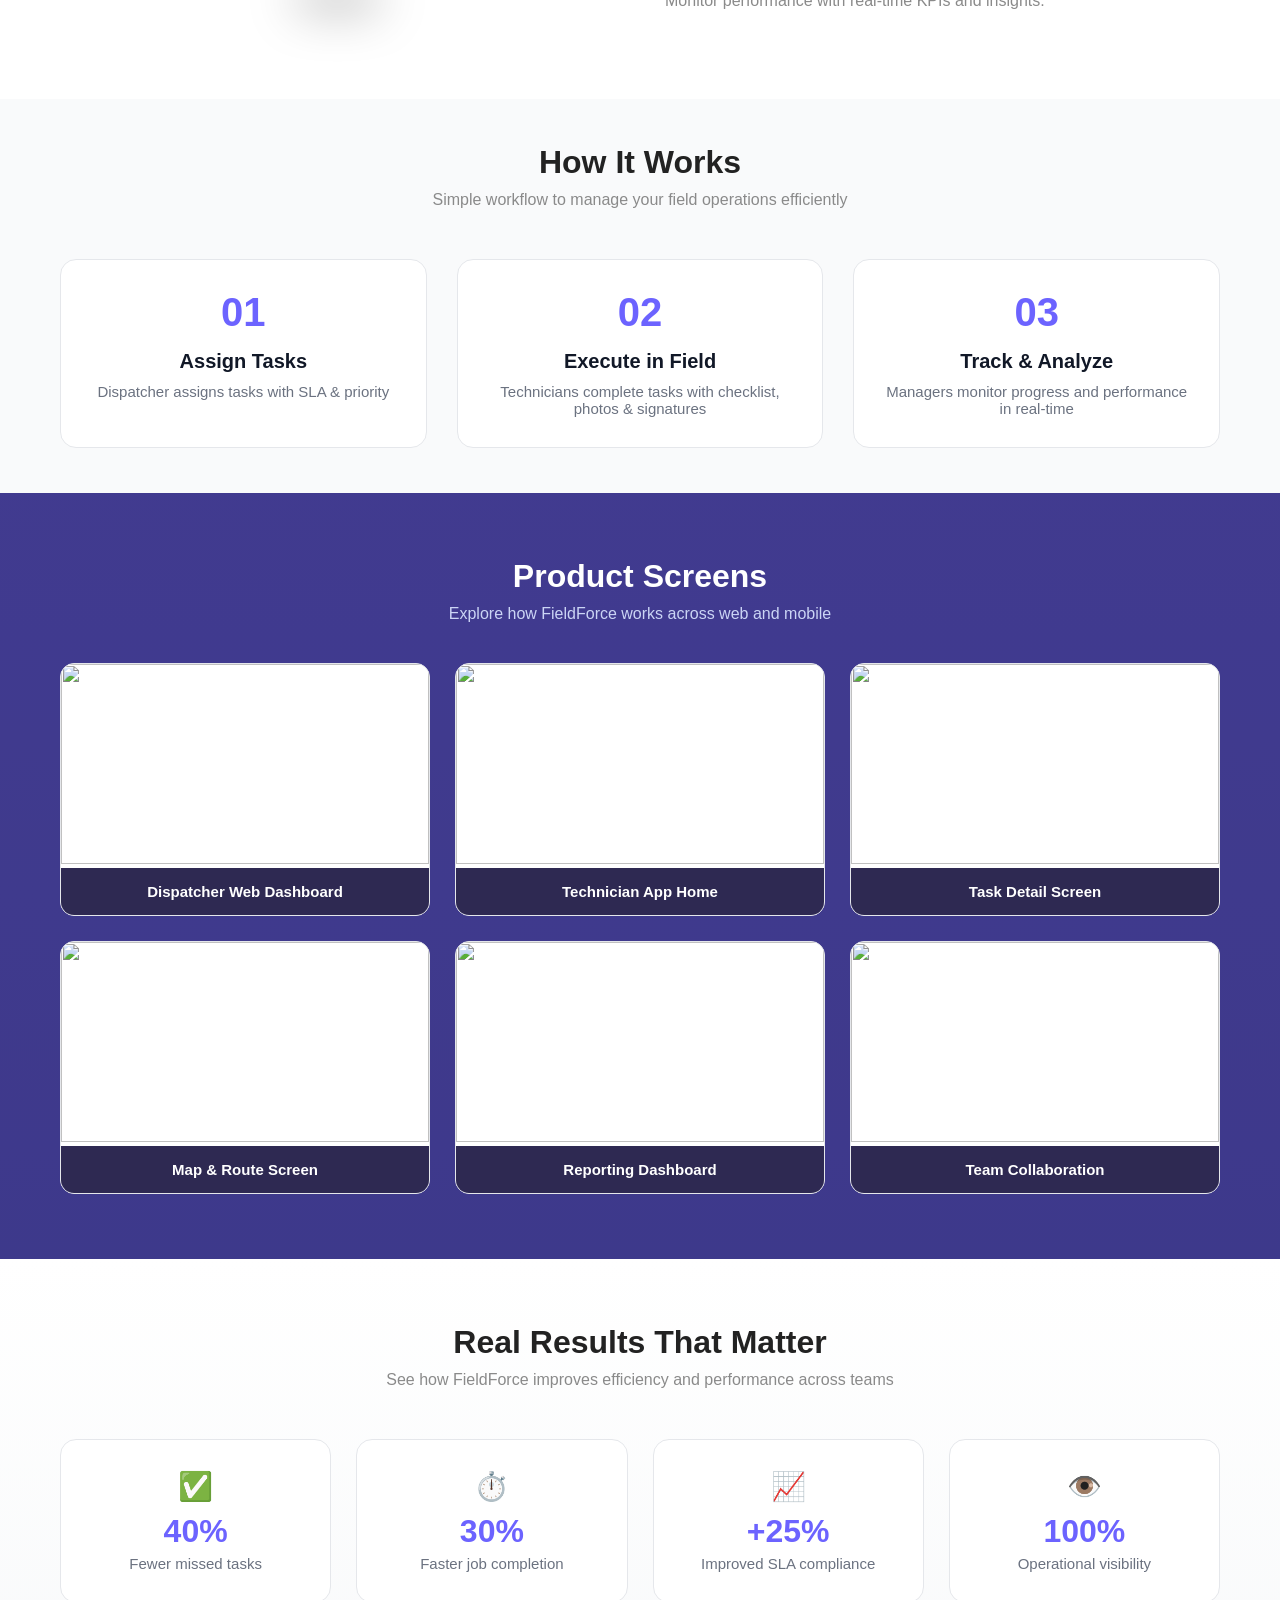
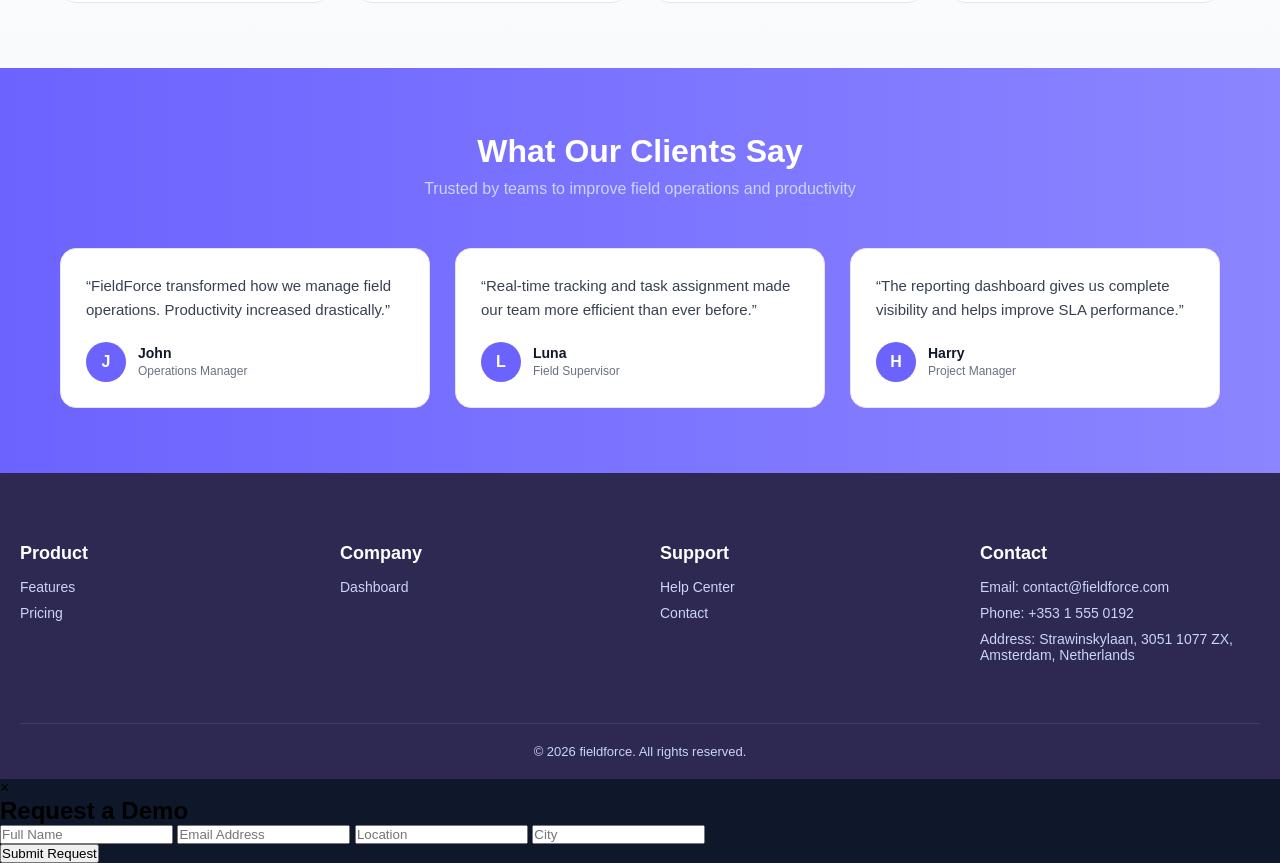
==== commit c982e66d: "add icon" ====
--- a/index.html
+++ b/index.html
@@ -453,8 +453,8 @@
 
         <input type="text" id="name" placeholder="Full Name" required>
         <input type="email" id="email" placeholder="Email Address" required>
-        <input type="text" placeholder="Farm Size">
-        <input type="text" placeholder="Location">
+        <!-- <input type="text" placeholder="Farm Size"> -->
+        <input type="text" placeholder="Location" required>
         <input type="text" placeholder="City">
 
         <p class="" id="formError"></p>
--- a/assets/css/style.css
+++ b/assets/css/style.css
@@ -303,7 +303,6 @@
 }
 
 @media (max-width: 768px) {
-    
 
     video {
         display: none;
